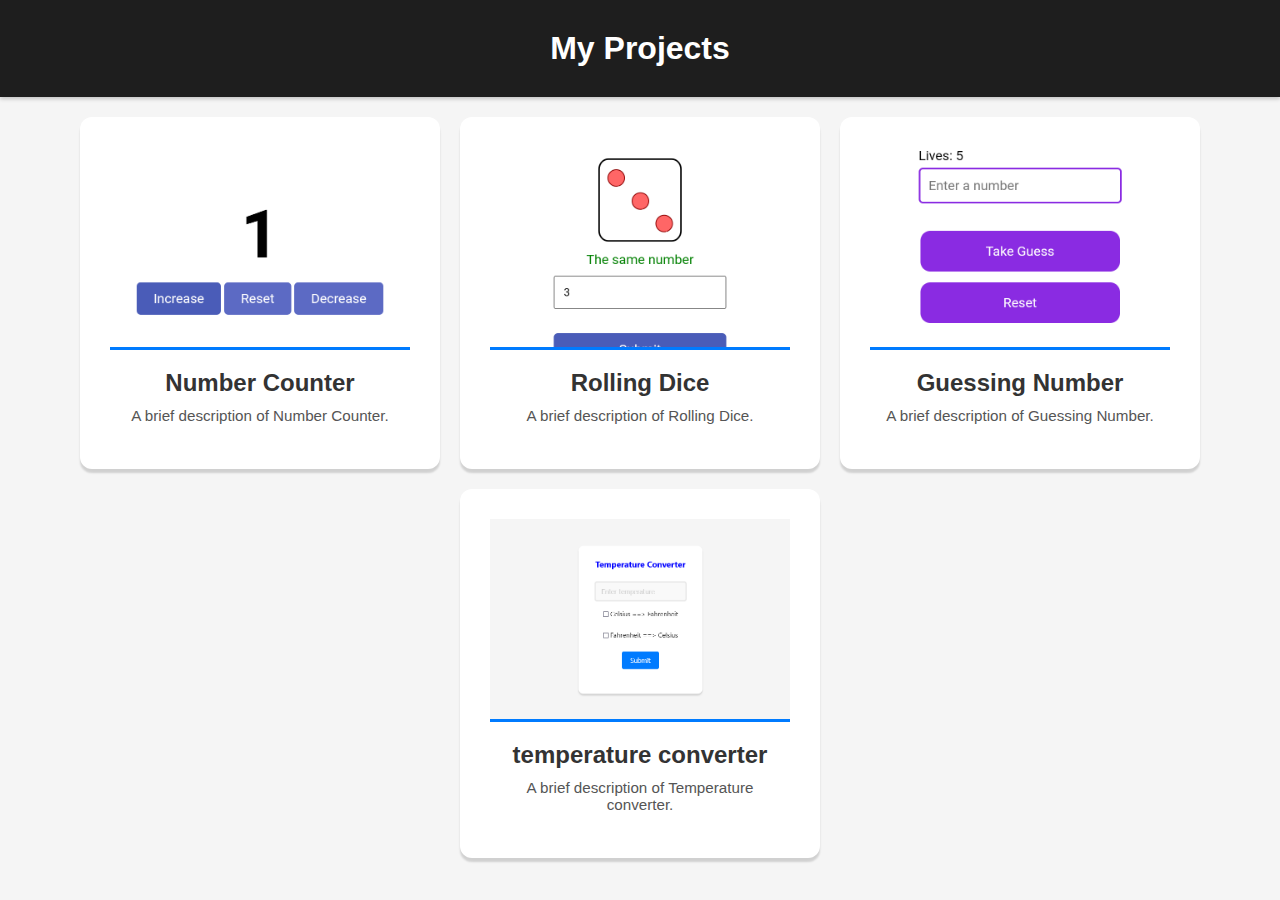
==== index.html @ 9ee8d242 "Rename Index.html to index.html" ====
<!DOCTYPE html>
<html lang="en">
<head>
    <meta charset="UTF-8">
    <meta name="viewport" content="width=device-width, initial-scale=1.0">
    <title>My Projects</title>
    <link rel="stylesheet" href="index.css">
</head>
<body>
    <header>
        <h1>My Projects</h1>
    </header>
    <main>
        <section class="projects">
            <div class="card" onclick="window.location.href='https://joshuadaliva.github.io/javascript-projects/numberCounter/'">
                <img src="images/counter.png" alt="Number Counter">
                <div class="card-content">
                    <h2>Number Counter</h2>
                    <p>A brief description of Number Counter.</p>
                </div>
                <div class="overlay">
                    <div class="overlay-content">
                        <h2>Number Counter</h2>
                        <p>Click to learn more about Number Counter</p>
                    </div>
                </div>
            </div>
            <div class="card" onclick="window.location.href='https://joshuadaliva.github.io/javascript-projects/RollingDice/'">
                <img src="images/dice.png" alt="Rolling Dice">
                <div class="card-content">
                    <h2>Rolling Dice</h2>
                    <p>A brief description of Rolling Dice.</p>
                </div>
                <div class="overlay">
                    <div class="overlay-content">
                        <h2>Rolling Dice</h2>
                        <p>Click to visit the Rolling Dice project</p>
                    </div>
                </div>
            </div>
            <div class="card" onclick="window.location.href='https://joshuadaliva.github.io/javascript-projects/guessing-number/'">
                <img src="images/guessNo.png" alt="Guessing Number">
                <div class="card-content">
                    <h2>Guessing Number</h2>
                    <p>A brief description of Guessing Number.</p>
                </div>
                <div class="overlay">
                    <div class="overlay-content">
                        <h2>Guessing Number</h2>
                        <p>Click to learn more about Guessing Number</p>
                    </div>
                </div>
            </div>
            <!-- Add more cards as needed -->
            <div class="card" onclick="window.location.href='https://joshuadaliva.github.io/javascript-projects/temperature-converter/'">
                <img src="images/tem-conve.png" alt="temp">
                <div class="card-content">
                    <h2>temperature converter</h2>
                    <p>A brief description of Temperature converter.</p>
                </div>
                <div class="overlay">
                    <div class="overlay-content">
                        <h2>temp convert</h2>
                        <p>Click to learn more about Temperature converter</p>
                    </div>
                </div>
            </div>
        </section>
    </main>
</body>
</html>
---- index.css ----
body {
    font-family: 'Segoe UI', Tahoma, Geneva, Verdana, sans-serif;
    background-color: #f5f5f5;
    color: #333;
    margin: 0;
    padding: 0;
}

header {
    background-color: #1e1e1e;
    color: white;
    padding: 30px;
    text-align: center;
    box-shadow: 0 2px 4px rgba(0, 0, 0, 0.2);
}

header h1 {
    margin: 0;
    font-size: 2em;
    font-weight: 700;
}

main {
    padding: 20px;
}

.projects {
    display: flex;
    flex-wrap: wrap;
    gap: 20px;
    justify-content: center;
}

.card {
    position: relative;
    background: white;
    border-radius: 12px;
    box-shadow: 0 4px 2px rgba(0, 0, 0, 0.15);
    overflow: hidden;
    width: 300px;
    cursor: pointer;
    padding: 30px;
    transition: transform 0.3s ease, box-shadow 0.3s ease;
}

.card:hover {
    transform: translateY(-5px);
    box-shadow: 0 6px 12px rgba(0, 0, 0, 0.2);
}

.card img {
    width: 100%;
    height: 200px;
    object-fit: cover;
    border-bottom: 3px solid #007BFF;
}

.card-content {
    padding: 15px;
    text-align: center;
}

.card-content h2 {
    margin: 0;
    font-size: 1.5em;
    color: #333;
    font-weight: 600;
}

.card-content p {
    margin: 10px 0 0;
    color: #555;
    font-size: 0.95em;
}

.overlay {
    position: absolute;
    top: 0;
    left: 0;
    width: 100%;
    height: 100%;
    background: rgba(0, 0, 0, 0.4);
    color: white;
    opacity: 0;
    transition: opacity 0.3s ease;
    display: flex;
    align-items: center;
    justify-content: center;
    text-align: center;
}

.overlay-content {
    padding: 15px;
}

.card:hover .overlay {
    opacity: 1;
}

.overlay h2 {
    margin-bottom: 5px;
    font-size: 1.3em;
    font-weight: 700;
}

.overlay p {
    margin: 0;
    font-size: 0.9em;
}
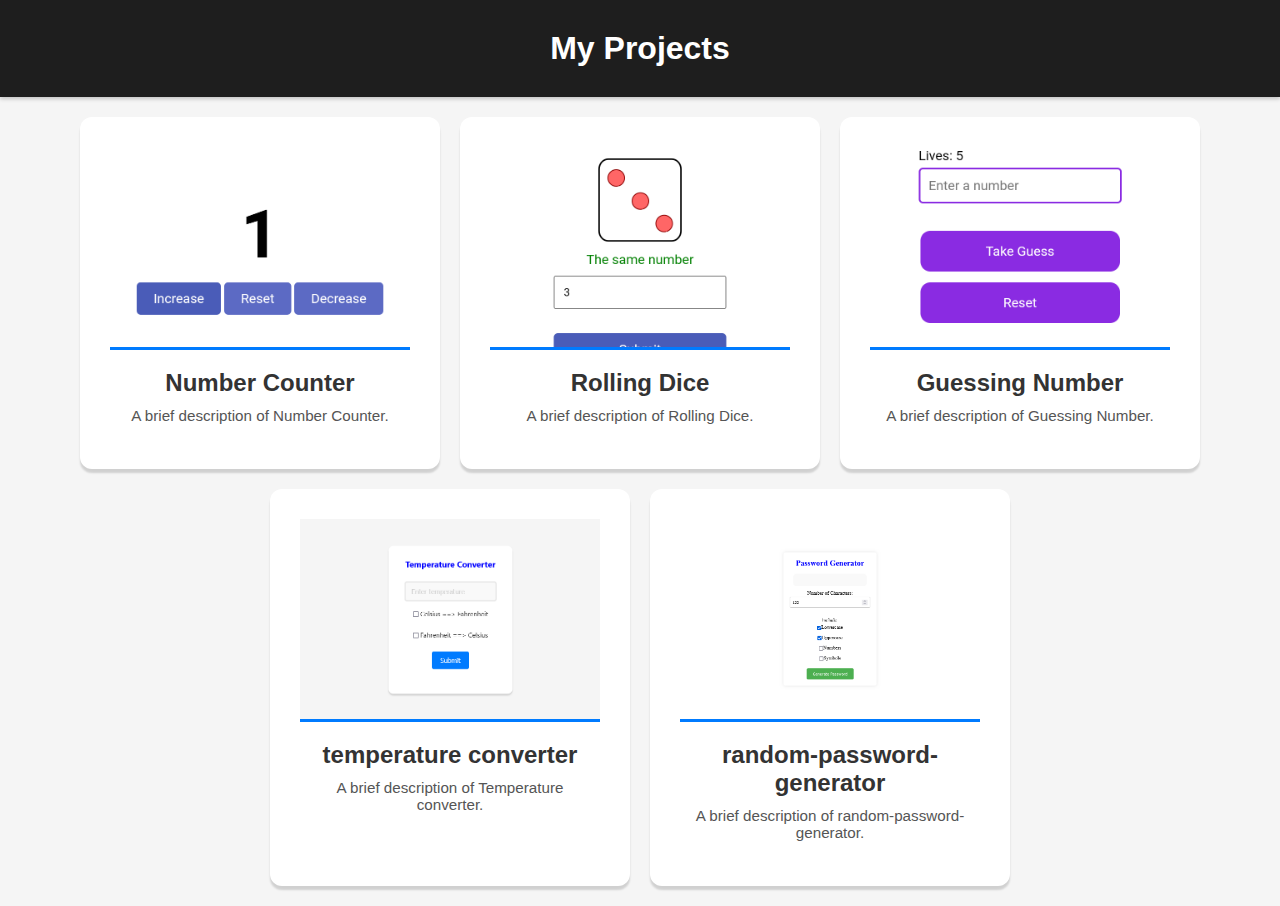
==== commit 410d8cfc: "random-pass-generator" ====
--- a/index.html
+++ b/index.html
@@ -65,6 +65,20 @@
                     </div>
                 </div>
             </div>
+
+            <div class="card" onclick="window.location.href='https://joshuadaliva.github.io/javascript-projects/random-password-generator/'">
+                <img src="images/pass.png" alt="temp">
+                <div class="card-content">
+                    <h2>random-password-generator</h2>
+                    <p>A brief description of random-password-generator.</p>
+                </div>
+                <div class="overlay">
+                    <div class="overlay-content">
+                        <h2>random-password-generator</h2>
+                        <p>Click to learn more about random-password-generator</p>
+                    </div>
+                </div>
+            </div>
         </section>
     </main>
 </body>
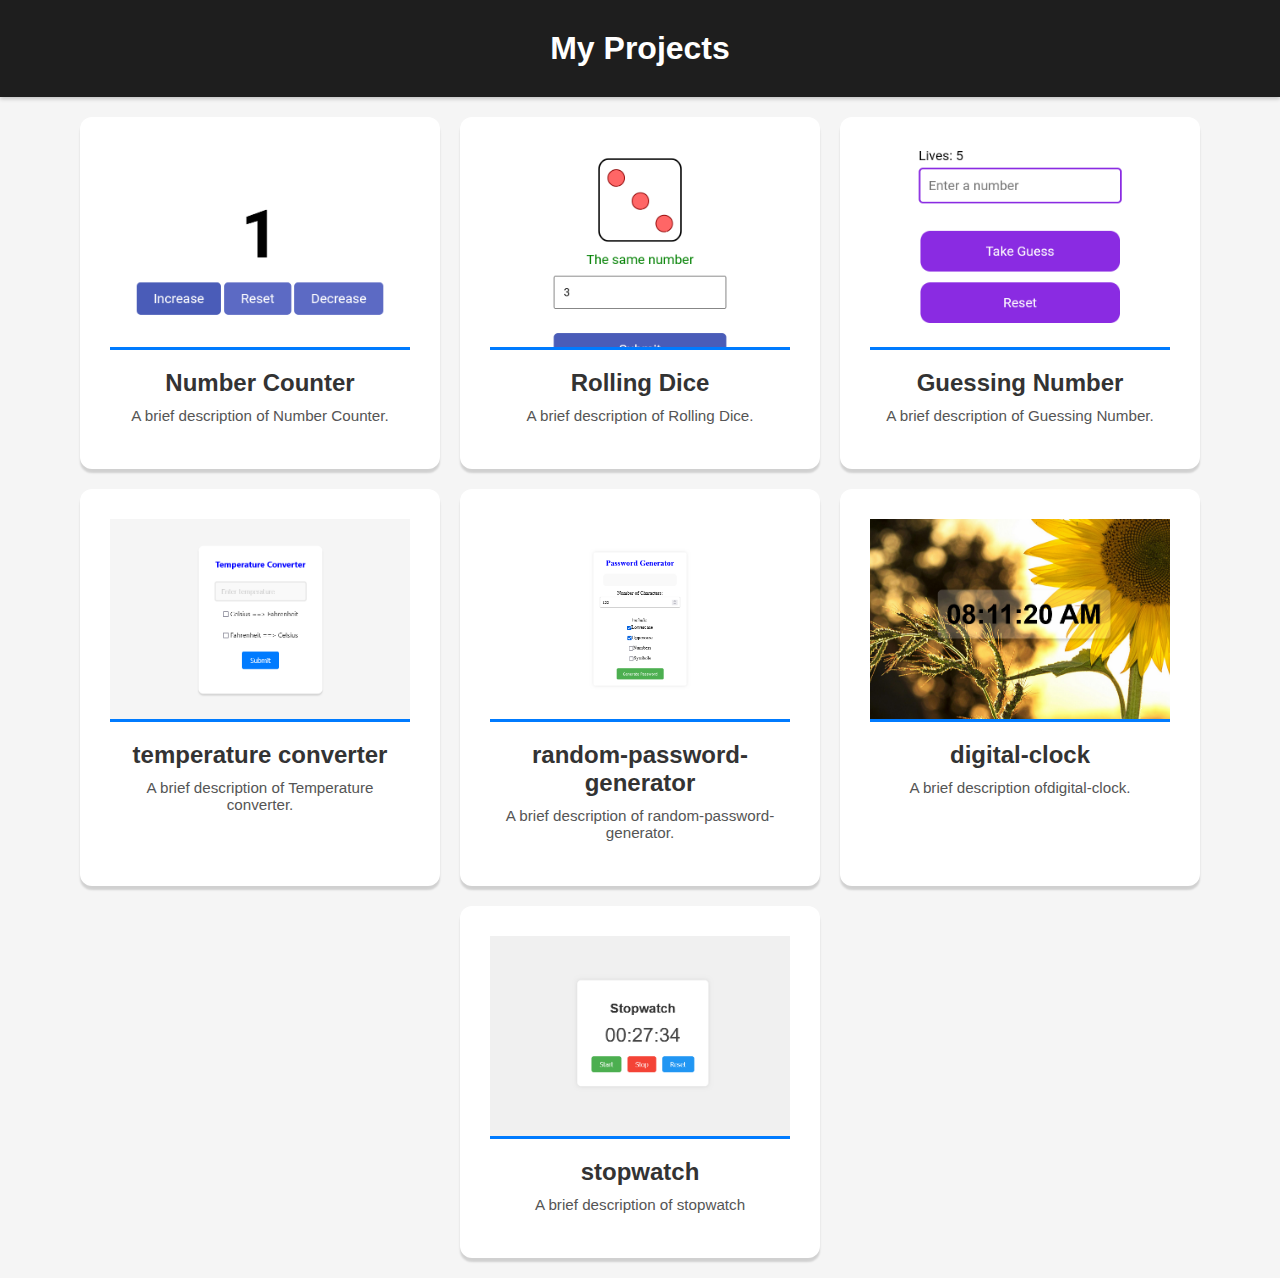
==== commit ae091218: "stopwatch" ====
--- a/index.html
+++ b/index.html
@@ -79,6 +79,32 @@
                     </div>
                 </div>
             </div>
+            <div class="card" onclick="window.location.href='https://joshuadaliva.github.io/javascript-projects/digital-clock/'">
+                <img src="images/digital-clock.png" alt="temp">
+                <div class="card-content">
+                    <h2>digital-clock</h2>
+                    <p>A brief description ofdigital-clock.</p>
+                </div>
+                <div class="overlay">
+                    <div class="overlay-content">
+                        <h2>digital-clock</h2>
+                        <p>Click to learn more about digital-clock</p>
+                    </div>
+                </div>
+            </div>
+            <div class="card" onclick="window.location.href='https://joshuadaliva.github.io/javascript-projects/stopwatch/'">
+                <img src="images/stopwatch.png" alt="temp">
+                <div class="card-content">
+                    <h2>stopwatch</h2>
+                    <p>A brief description of stopwatch</p>
+                </div>
+                <div class="overlay">
+                    <div class="overlay-content">
+                        <h2>stopwatch</h2>
+                        <p>Click to learn more about stopwatch</p>
+                    </div>
+                </div>
+            </div>
         </section>
     </main>
 </body>
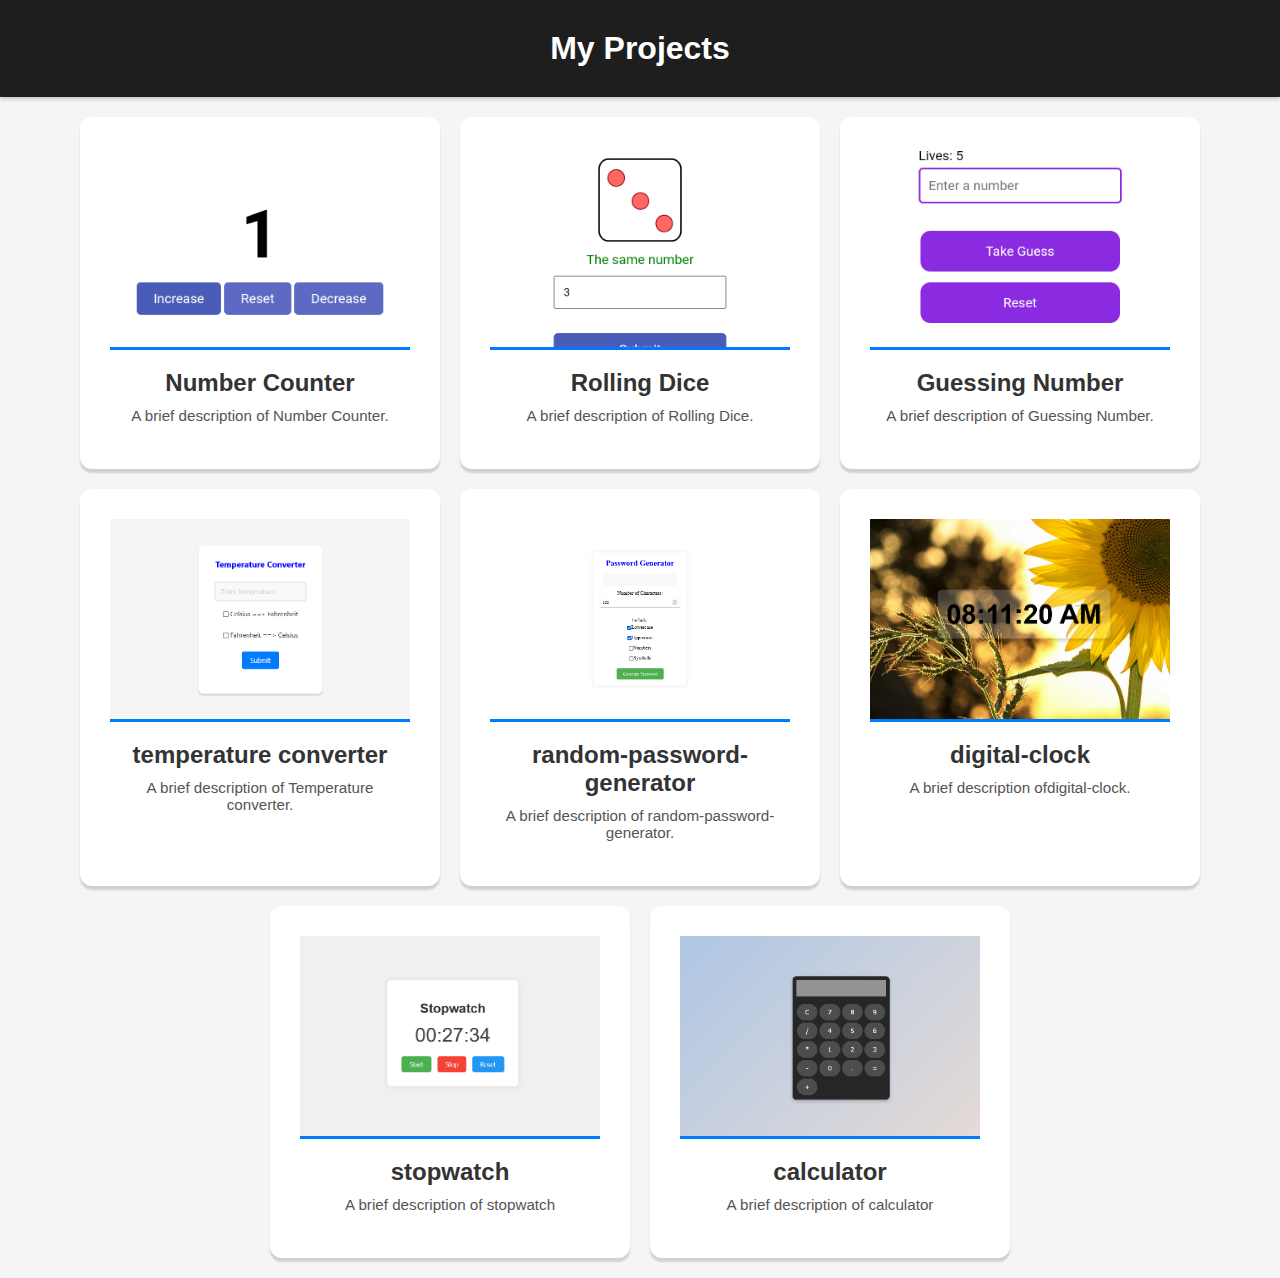
==== commit 98743359: "calculator" ====
--- a/index.html
+++ b/index.html
@@ -105,6 +105,19 @@
                     </div>
                 </div>
             </div>
+            <div class="card" onclick="window.location.href='https://joshuadaliva.github.io/javascript-projects/calculator/'">
+                <img src="images/calculator.png" alt="temp">
+                <div class="card-content">
+                    <h2>calculator</h2>
+                    <p>A brief description of calculator</p>
+                </div>
+                <div class="overlay">
+                    <div class="overlay-content">
+                        <h2>calculator</h2>
+                        <p>Click to learn more about calculator</p>
+                    </div>
+                </div>
+            </div>
         </section>
     </main>
 </body>
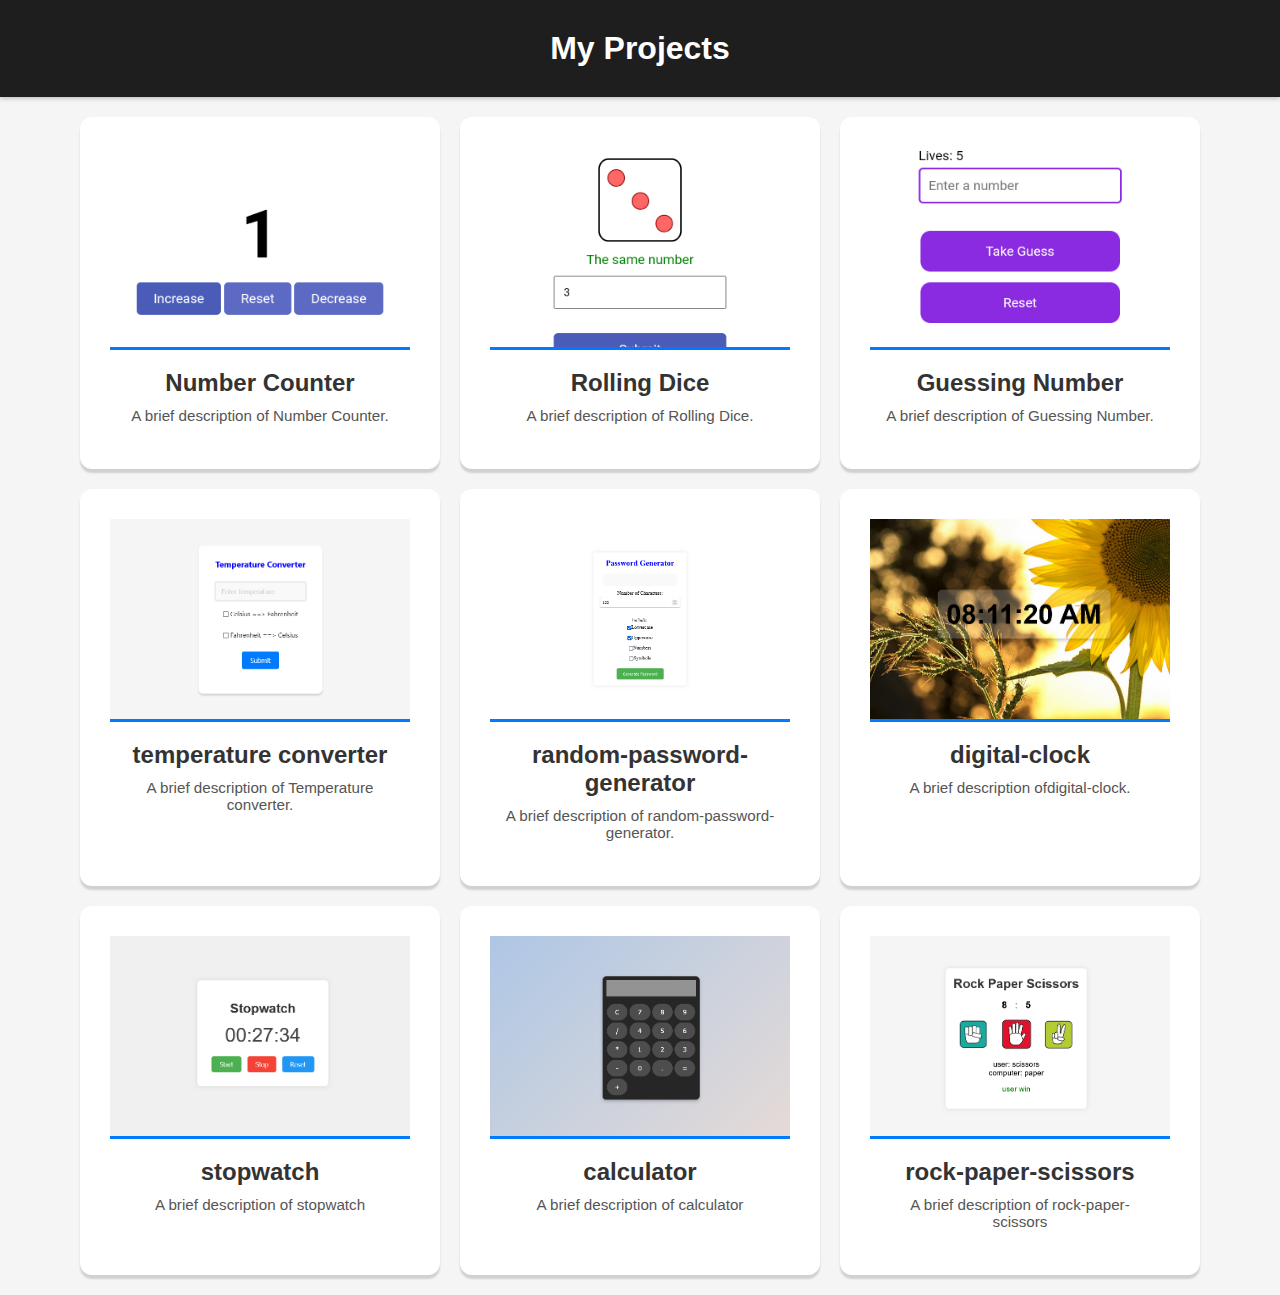
==== commit 07980698: "rps" ====
--- a/index.html
+++ b/index.html
@@ -118,6 +118,19 @@
                     </div>
                 </div>
             </div>
+            <div class="card" onclick="window.location.href='https://joshuadaliva.github.io/javascript-projects/rock-paper-scissors/'">
+                <img src="images/rps.png" alt="temp">
+                <div class="card-content">
+                    <h2>rock-paper-scissors</h2>
+                    <p>A brief description of rock-paper-scissors</p>
+                </div>
+                <div class="overlay">
+                    <div class="overlay-content">
+                        <h2>rock-paper-scissors</h2>
+                        <p>Click to learn more about rock-paper-scissors</p>
+                    </div>
+                </div>
+            </div>
         </section>
     </main>
 </body>
